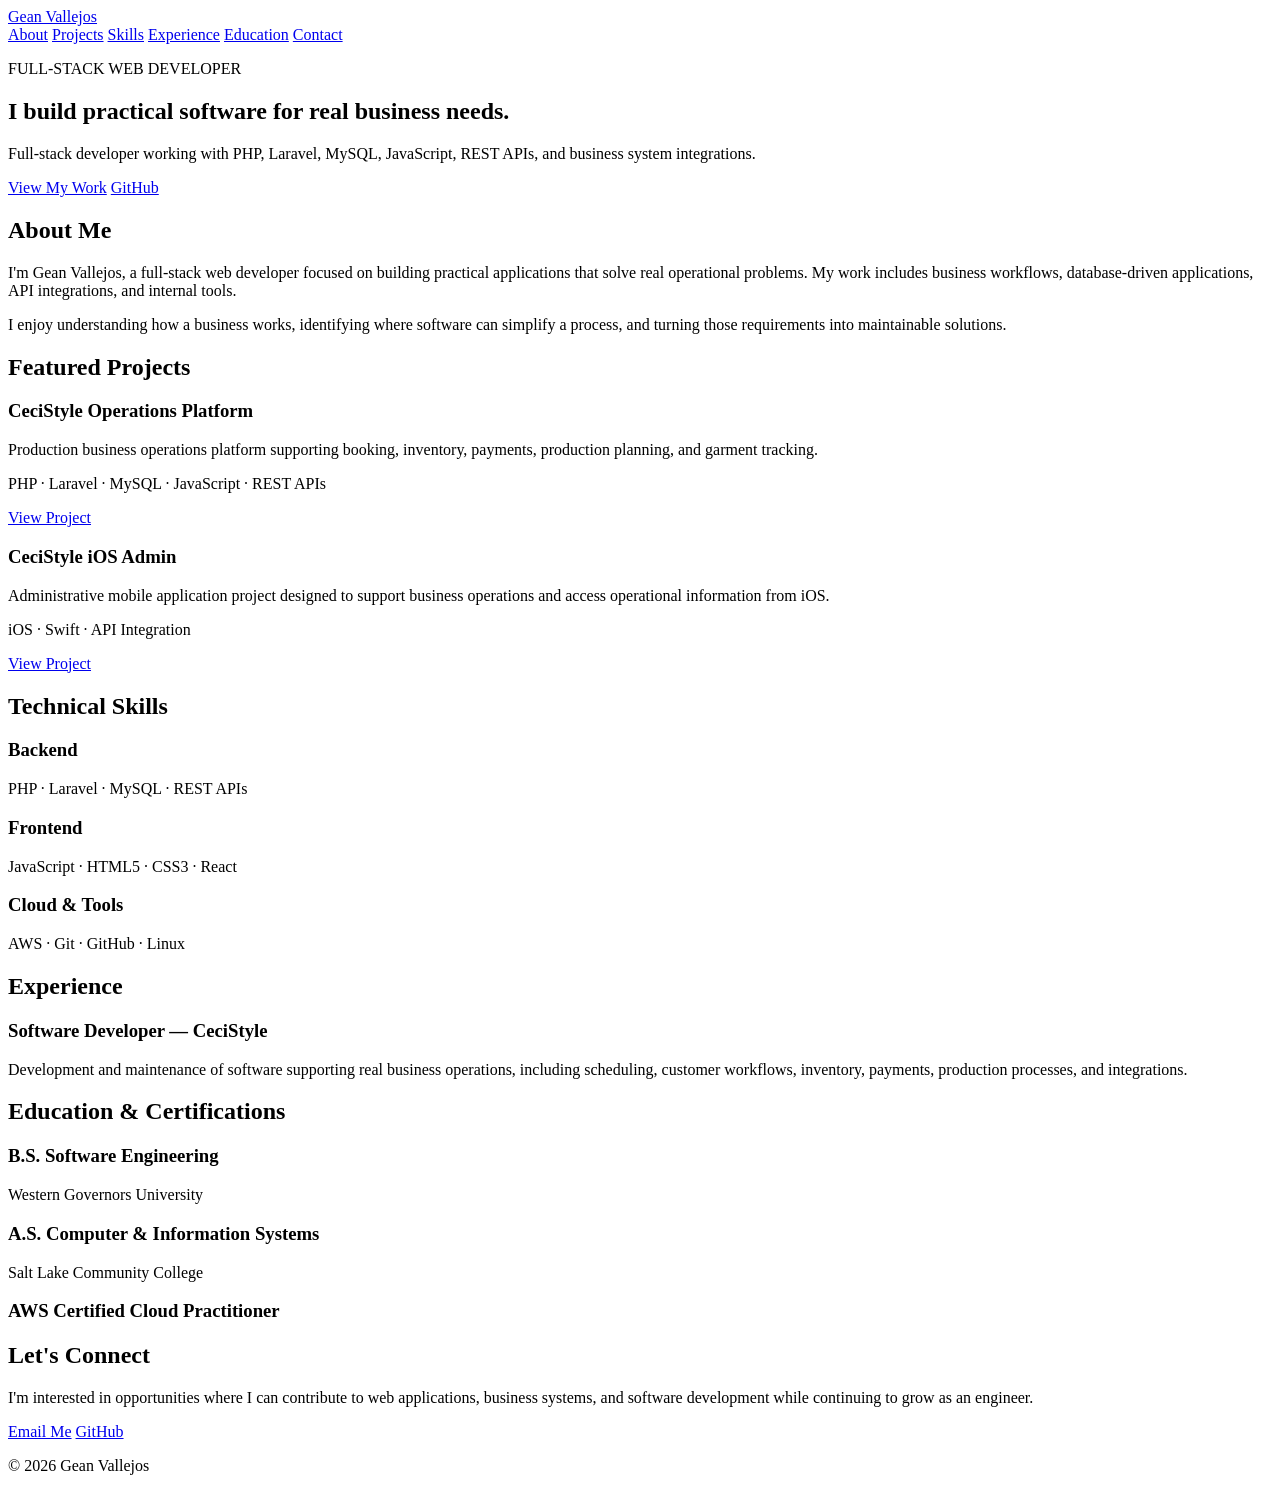
==== index.html @ f0a91271 "Add initial portfolio structure Initial creation of index.html for personal portfolio website, inclu" ====
<!DOCTYPE html>
<html lang="en">
<head>
  <meta charset="UTF-8">
  <meta name="viewport" content="width=device-width, initial-scale=1.0">

  <meta
    name="description"
    content="Portfolio of Gean Vallejos, Full-Stack Web Developer specializing in PHP, Laravel, MySQL, JavaScript, APIs, and business systems."
  >

  <title>Gean Vallejos | Full-Stack Web Developer</title>
</head>

<body>

  <header>
    <nav>
      <a href="#home">Gean Vallejos</a>

      <div>
        <a href="#about">About</a>
        <a href="#projects">Projects</a>
        <a href="#skills">Skills</a>
        <a href="#experience">Experience</a>
        <a href="#education">Education</a>
        <a href="#contact">Contact</a>
      </div>
    </nav>
  </header>

  <main>

    <!-- HERO -->
    <section id="home">
      <p>FULL-STACK WEB DEVELOPER</p>

      <h1>
        I build practical software for real business needs.
      </h1>

      <p>
        Full-stack developer working with PHP, Laravel, MySQL,
        JavaScript, REST APIs, and business system integrations.
      </p>

      <a href="#projects">View My Work</a>
      <a href="https://github.com/vallejosgm" target="_blank" rel="noopener noreferrer">
        GitHub
      </a>
    </section>


    <!-- ABOUT -->
    <section id="about">
      <h2>About Me</h2>

      <p>
        I'm Gean Vallejos, a full-stack web developer focused on
        building practical applications that solve real operational
        problems. My work includes business workflows, database-driven
        applications, API integrations, and internal tools.
      </p>

      <p>
        I enjoy understanding how a business works, identifying where
        software can simplify a process, and turning those requirements
        into maintainable solutions.
      </p>
    </section>


    <!-- PROJECTS -->
    <section id="projects">
      <h2>Featured Projects</h2>

      <article>
        <h3>CeciStyle Operations Platform</h3>

        <p>
          Production business operations platform supporting booking,
          inventory, payments, production planning, and garment tracking.
        </p>

        <p>
          PHP · Laravel · MySQL · JavaScript · REST APIs
        </p>

        <a
          href="https://github.com/vallejosgm/cecistyle-operations-platform"
          target="_blank"
          rel="noopener noreferrer"
        >
          View Project
        </a>
      </article>


      <article>
        <h3>CeciStyle iOS Admin</h3>

        <p>
          Administrative mobile application project designed to support
          business operations and access operational information from iOS.
        </p>

        <p>
          iOS · Swift · API Integration
        </p>

        <a
          href="https://github.com/vallejosgm/cecistyle-ios-admin"
          target="_blank"
          rel="noopener noreferrer"
        >
          View Project
        </a>
      </article>
    </section>


    <!-- SKILLS -->
    <section id="skills">
      <h2>Technical Skills</h2>

      <h3>Backend</h3>
      <p>PHP · Laravel · MySQL · REST APIs</p>

      <h3>Frontend</h3>
      <p>JavaScript · HTML5 · CSS3 · React</p>

      <h3>Cloud & Tools</h3>
      <p>AWS · Git · GitHub · Linux</p>
    </section>


    <!-- EXPERIENCE -->
    <section id="experience">
      <h2>Experience</h2>

      <article>
        <h3>Software Developer — CeciStyle</h3>

        <p>
          Development and maintenance of software supporting real
          business operations, including scheduling, customer workflows,
          inventory, payments, production processes, and integrations.
        </p>
      </article>
    </section>


    <!-- EDUCATION -->
    <section id="education">
      <h2>Education & Certifications</h2>

      <article>
        <h3>B.S. Software Engineering</h3>
        <p>Western Governors University</p>
      </article>

      <article>
        <h3>A.S. Computer & Information Systems</h3>
        <p>Salt Lake Community College</p>
      </article>

      <article>
        <h3>AWS Certified Cloud Practitioner</h3>
      </article>
    </section>


    <!-- CONTACT -->
    <section id="contact">
      <h2>Let's Connect</h2>

      <p>
        I'm interested in opportunities where I can contribute to
        web applications, business systems, and software development
        while continuing to grow as an engineer.
      </p>

      <a href="mailto:geanmvallejos@gmail.com">Email Me</a>

      <a
        href="https://github.com/vallejosgm"
        target="_blank"
        rel="noopener noreferrer"
      >
        GitHub
      </a>
    </section>

  </main>

  <footer>
    <p>© 2026 Gean Vallejos</p>
  </footer>

</body>
</html>
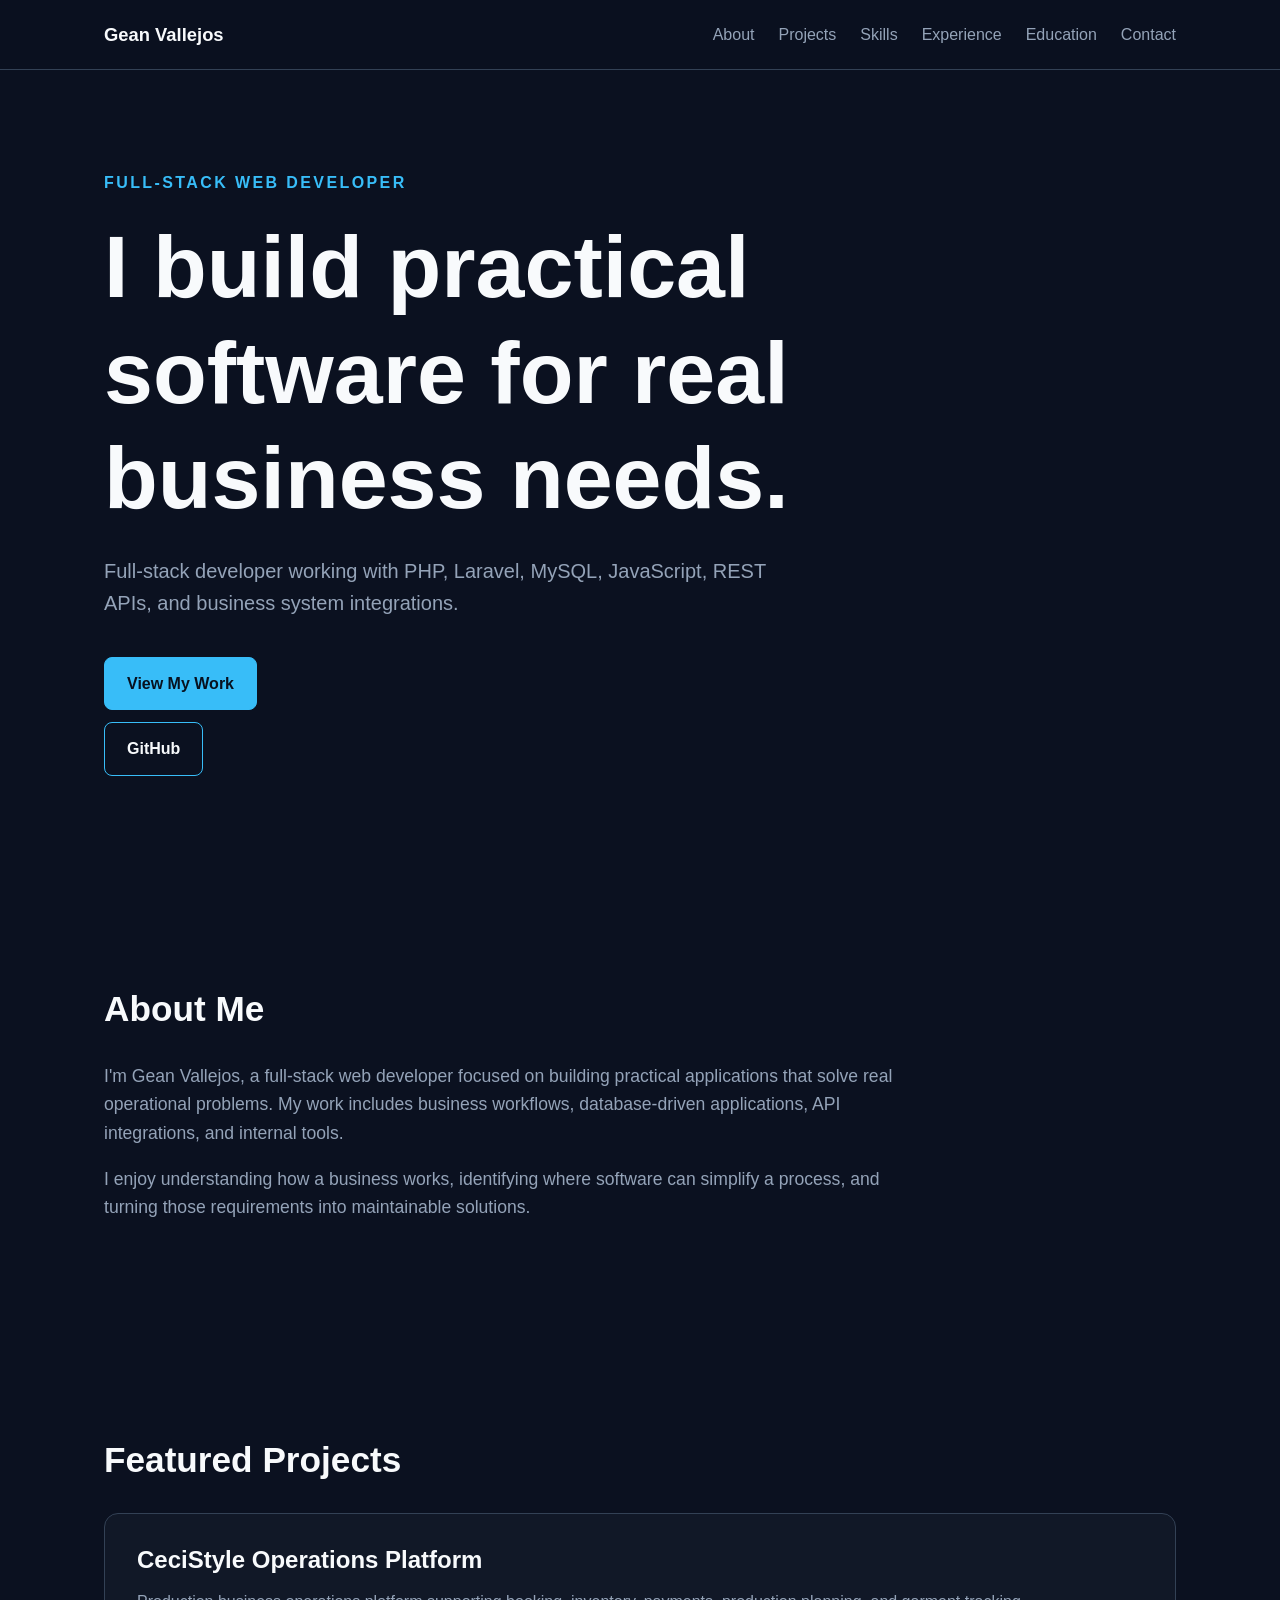
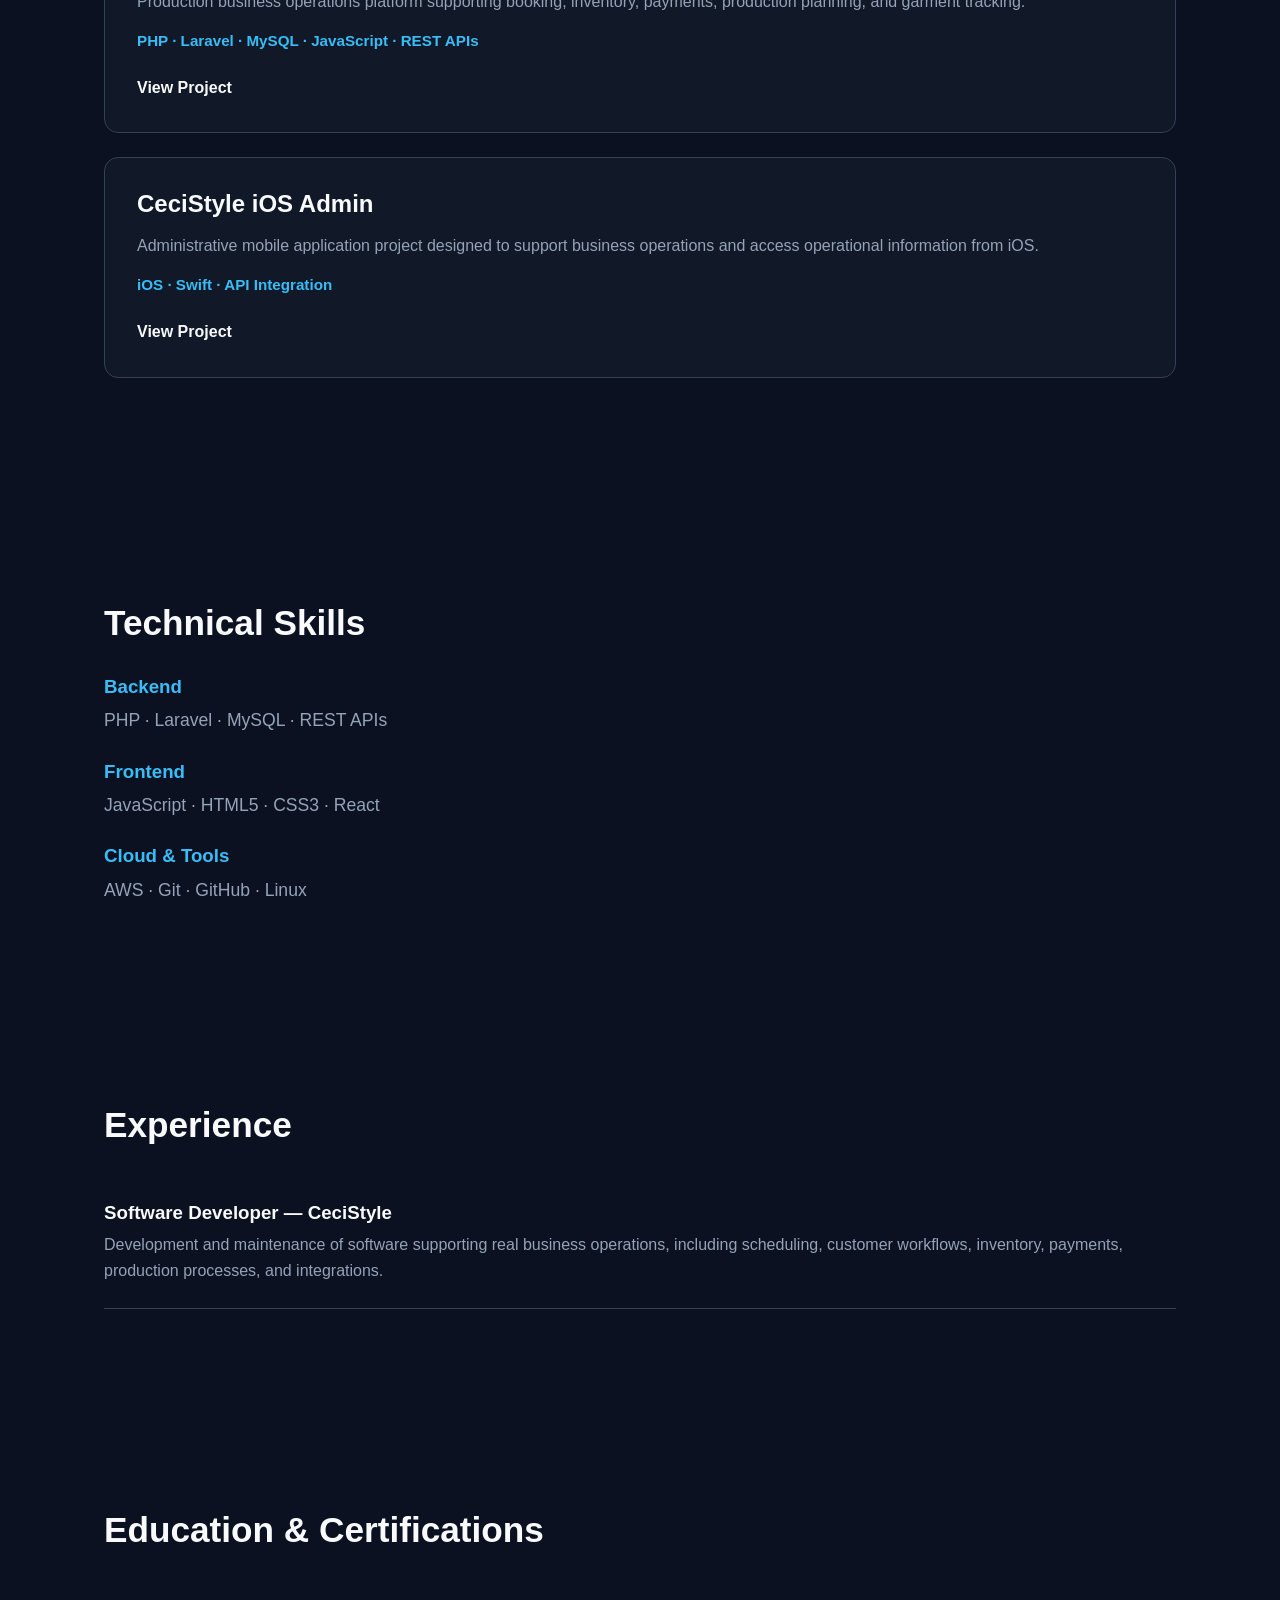
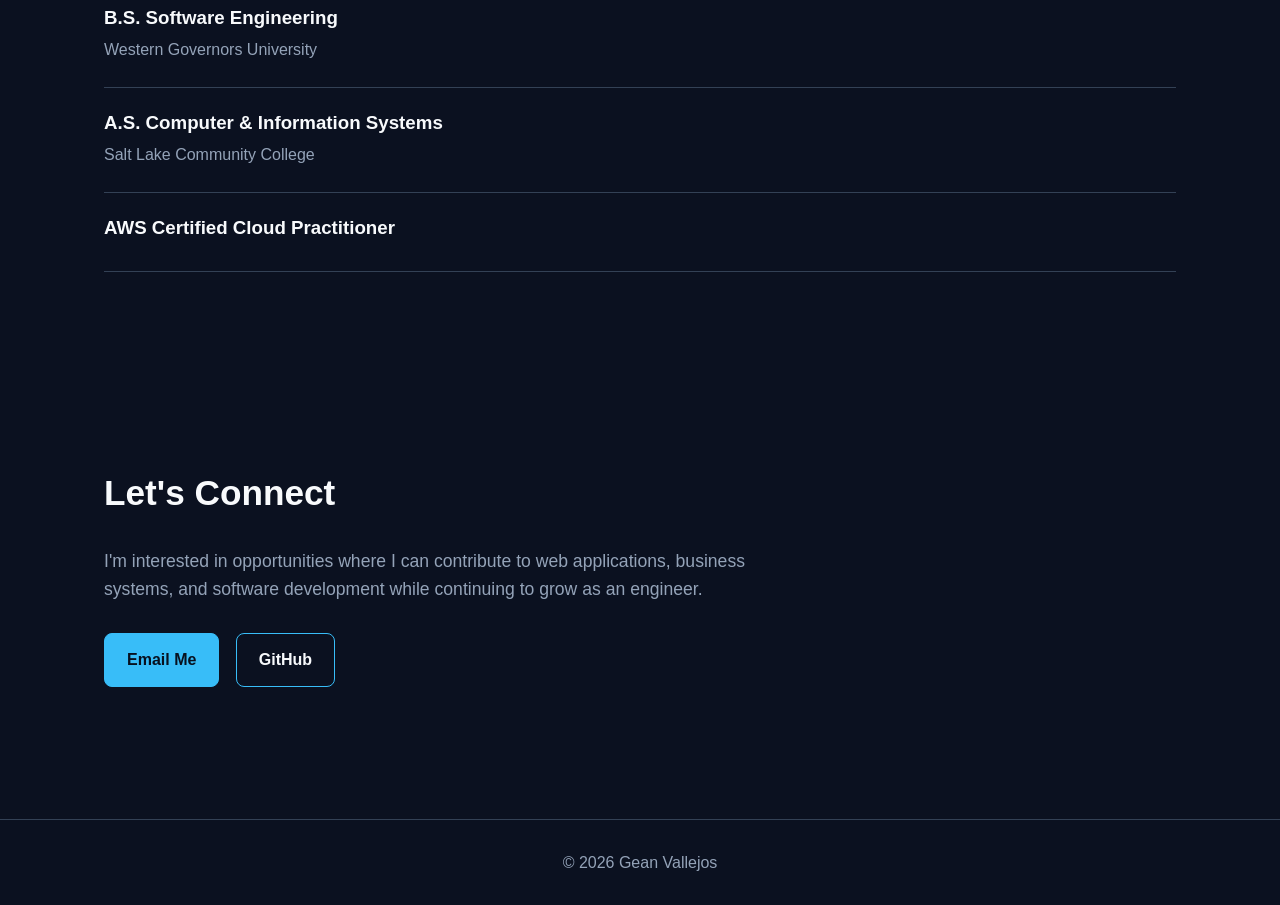
==== commit ce2820a6: "Connect portfolio stylesheet" ====
--- a/index.html
+++ b/index.html
@@ -8,7 +8,7 @@
     name="description"
     content="Portfolio of Gean Vallejos, Full-Stack Web Developer specializing in PHP, Laravel, MySQL, JavaScript, APIs, and business systems."
   >
-
+  <link rel="stylesheet" href="css/styles.css">
   <title>Gean Vallejos | Full-Stack Web Developer</title>
 </head>
 
--- a/css/styles.css
+++ b/css/styles.css
@@ -0,0 +1,310 @@
+/* =========================
+   Base
+========================= */
+
+:root {
+  --bg: #0b1120;
+  --surface: #111827;
+  --surface-light: #1f2937;
+  --text: #f8fafc;
+  --muted: #94a3b8;
+  --accent: #38bdf8;
+  --accent-dark: #0284c7;
+  --border: #334155;
+  --max-width: 1120px;
+}
+
+* {
+  box-sizing: border-box;
+  margin: 0;
+  padding: 0;
+}
+
+html {
+  scroll-behavior: smooth;
+}
+
+body {
+  font-family: Arial, Helvetica, sans-serif;
+  background: var(--bg);
+  color: var(--text);
+  line-height: 1.6;
+}
+
+a {
+  color: inherit;
+  text-decoration: none;
+}
+
+p {
+  color: var(--muted);
+}
+
+section {
+  max-width: var(--max-width);
+  margin: 0 auto;
+  padding: 100px 24px;
+}
+
+h1,
+h2,
+h3 {
+  line-height: 1.2;
+}
+
+h2 {
+  font-size: 2.2rem;
+  margin-bottom: 32px;
+}
+
+
+/* =========================
+   Navigation
+========================= */
+
+header {
+  position: sticky;
+  top: 0;
+  z-index: 1000;
+  background: rgba(11, 17, 32, 0.95);
+  border-bottom: 1px solid var(--border);
+}
+
+nav {
+  max-width: var(--max-width);
+  margin: 0 auto;
+  padding: 20px 24px;
+
+  display: flex;
+  justify-content: space-between;
+  align-items: center;
+}
+
+nav > a {
+  font-size: 1.15rem;
+  font-weight: 700;
+}
+
+nav div {
+  display: flex;
+  gap: 24px;
+}
+
+nav div a {
+  color: var(--muted);
+  transition: color 0.2s ease;
+}
+
+nav div a:hover {
+  color: var(--accent);
+}
+
+
+/* =========================
+   Hero
+========================= */
+
+#home {
+  min-height: 82vh;
+
+  display: flex;
+  flex-direction: column;
+  justify-content: center;
+  align-items: flex-start;
+}
+
+#home > p:first-child {
+  color: var(--accent);
+  font-weight: 700;
+  letter-spacing: 0.15em;
+  margin-bottom: 18px;
+}
+
+#home h1 {
+  max-width: 850px;
+  font-size: clamp(3rem, 7vw, 5.5rem);
+  margin-bottom: 24px;
+}
+
+#home h1 + p {
+  max-width: 700px;
+  font-size: 1.25rem;
+  margin-bottom: 38px;
+}
+
+#home a,
+#contact a {
+  display: inline-block;
+  padding: 13px 22px;
+  margin-right: 12px;
+  margin-bottom: 12px;
+
+  border: 1px solid var(--accent);
+  border-radius: 8px;
+
+  font-weight: 700;
+  transition: all 0.2s ease;
+}
+
+#home a:first-of-type,
+#contact a:first-of-type {
+  background: var(--accent);
+  color: #07111f;
+}
+
+#home a:hover,
+#contact a:hover {
+  background: var(--accent-dark);
+  border-color: var(--accent-dark);
+  color: white;
+}
+
+
+/* =========================
+   About
+========================= */
+
+#about p {
+  max-width: 800px;
+  font-size: 1.1rem;
+  margin-bottom: 18px;
+}
+
+
+/* =========================
+   Projects
+========================= */
+
+#projects article {
+  background: var(--surface);
+  border: 1px solid var(--border);
+  border-radius: 14px;
+
+  padding: 32px;
+  margin-bottom: 24px;
+
+  transition:
+    transform 0.2s ease,
+    border-color 0.2s ease;
+}
+
+#projects article:hover {
+  transform: translateY(-4px);
+  border-color: var(--accent);
+}
+
+#projects h3 {
+  font-size: 1.5rem;
+  margin-bottom: 14px;
+}
+
+#projects article p {
+  margin-bottom: 14px;
+}
+
+#projects article p:nth-of-type(2) {
+  color: var(--accent);
+  font-size: 0.95rem;
+  font-weight: 700;
+}
+
+#projects article a {
+  display: inline-block;
+  margin-top: 8px;
+  color: var(--text);
+  font-weight: 700;
+}
+
+#projects article a:hover {
+  color: var(--accent);
+}
+
+
+/* =========================
+   Skills
+========================= */
+
+#skills h3 {
+  color: var(--accent);
+  margin-top: 26px;
+  margin-bottom: 8px;
+}
+
+#skills p {
+  font-size: 1.1rem;
+}
+
+
+/* =========================
+   Experience / Education
+========================= */
+
+#experience article,
+#education article {
+  padding: 24px 0;
+  border-bottom: 1px solid var(--border);
+}
+
+#experience h3,
+#education h3 {
+  margin-bottom: 8px;
+}
+
+
+/* =========================
+   Contact
+========================= */
+
+#contact {
+  padding-bottom: 120px;
+}
+
+#contact p {
+  max-width: 700px;
+  margin-bottom: 30px;
+  font-size: 1.1rem;
+}
+
+
+/* =========================
+   Footer
+========================= */
+
+footer {
+  border-top: 1px solid var(--border);
+  padding: 30px 24px;
+  text-align: center;
+}
+
+
+/* =========================
+   Responsive
+========================= */
+
+@media (max-width: 800px) {
+
+  nav div {
+    display: none;
+  }
+
+  section {
+    padding: 75px 20px;
+  }
+
+  #home {
+    min-height: 75vh;
+  }
+
+  #home h1 {
+    font-size: clamp(2.7rem, 12vw, 4rem);
+  }
+
+  #home h1 + p {
+    font-size: 1.1rem;
+  }
+
+  h2 {
+    font-size: 1.9rem;
+  }
+
+}
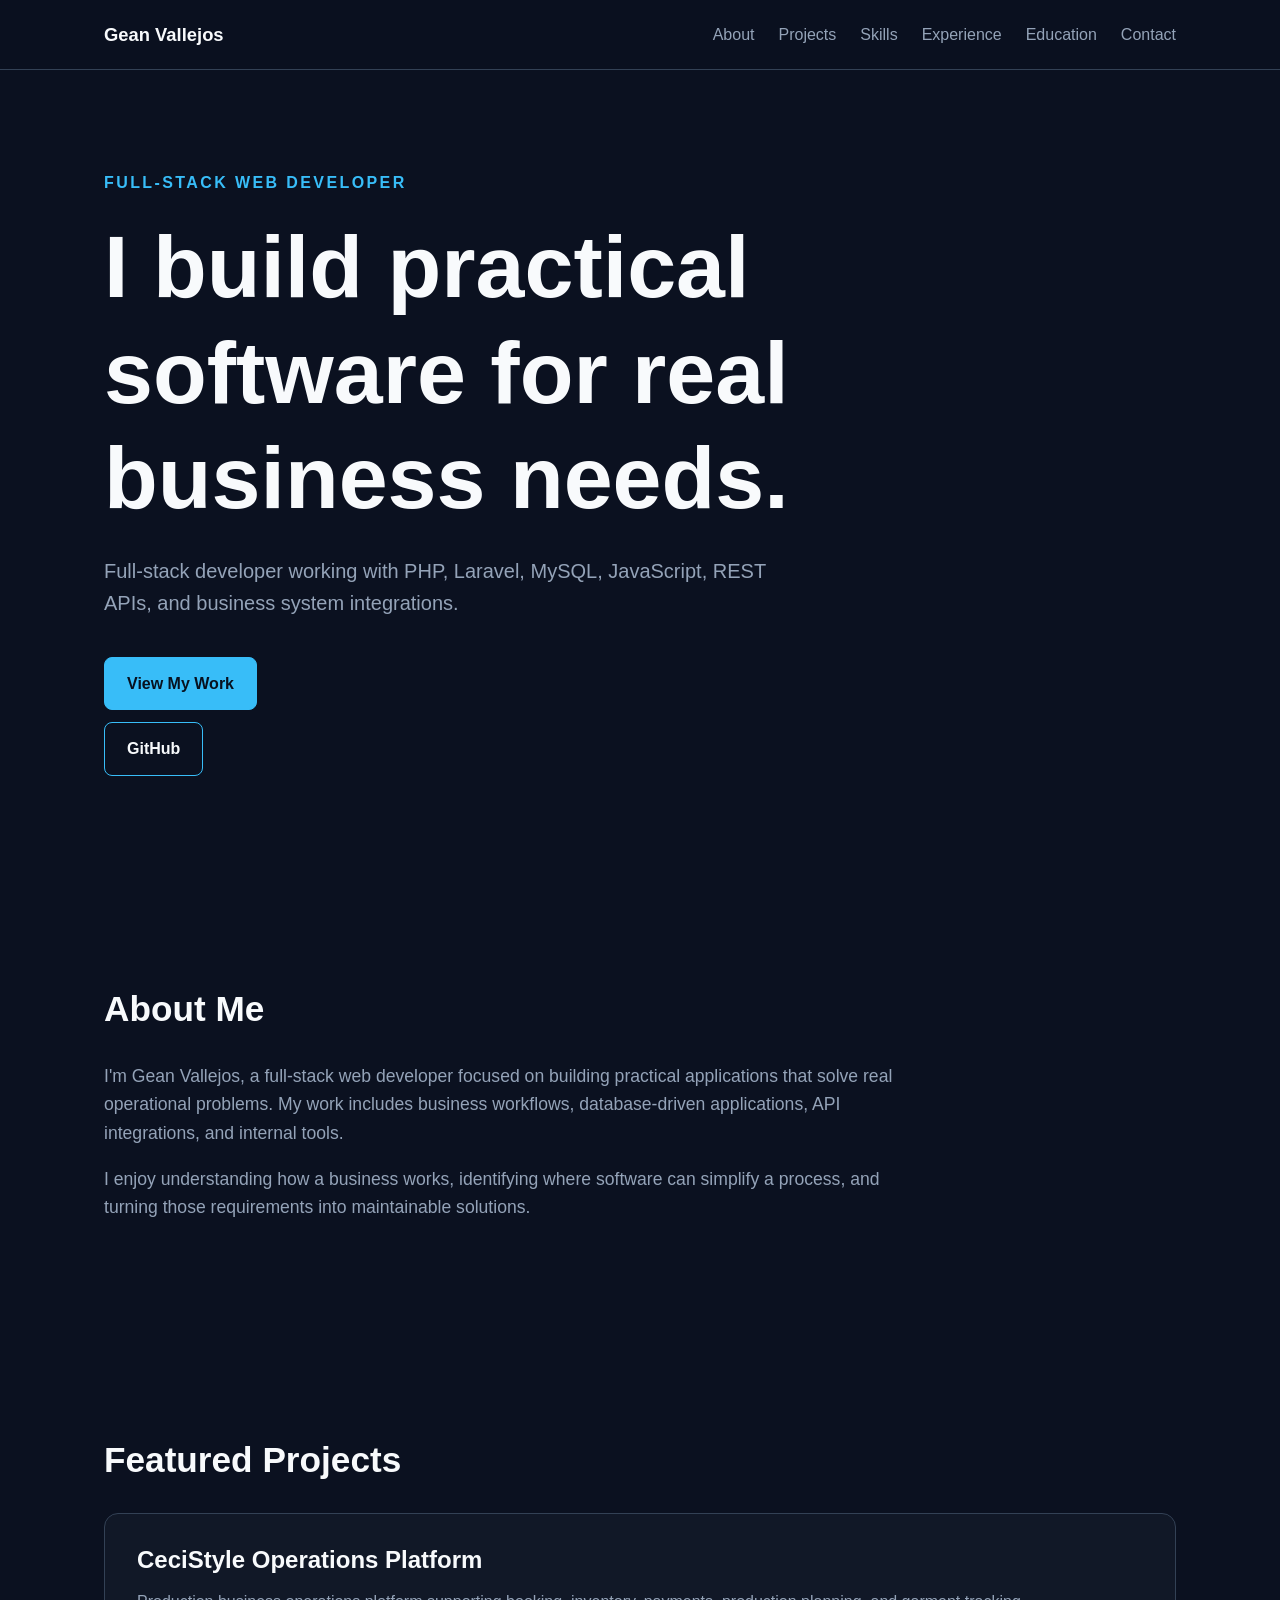
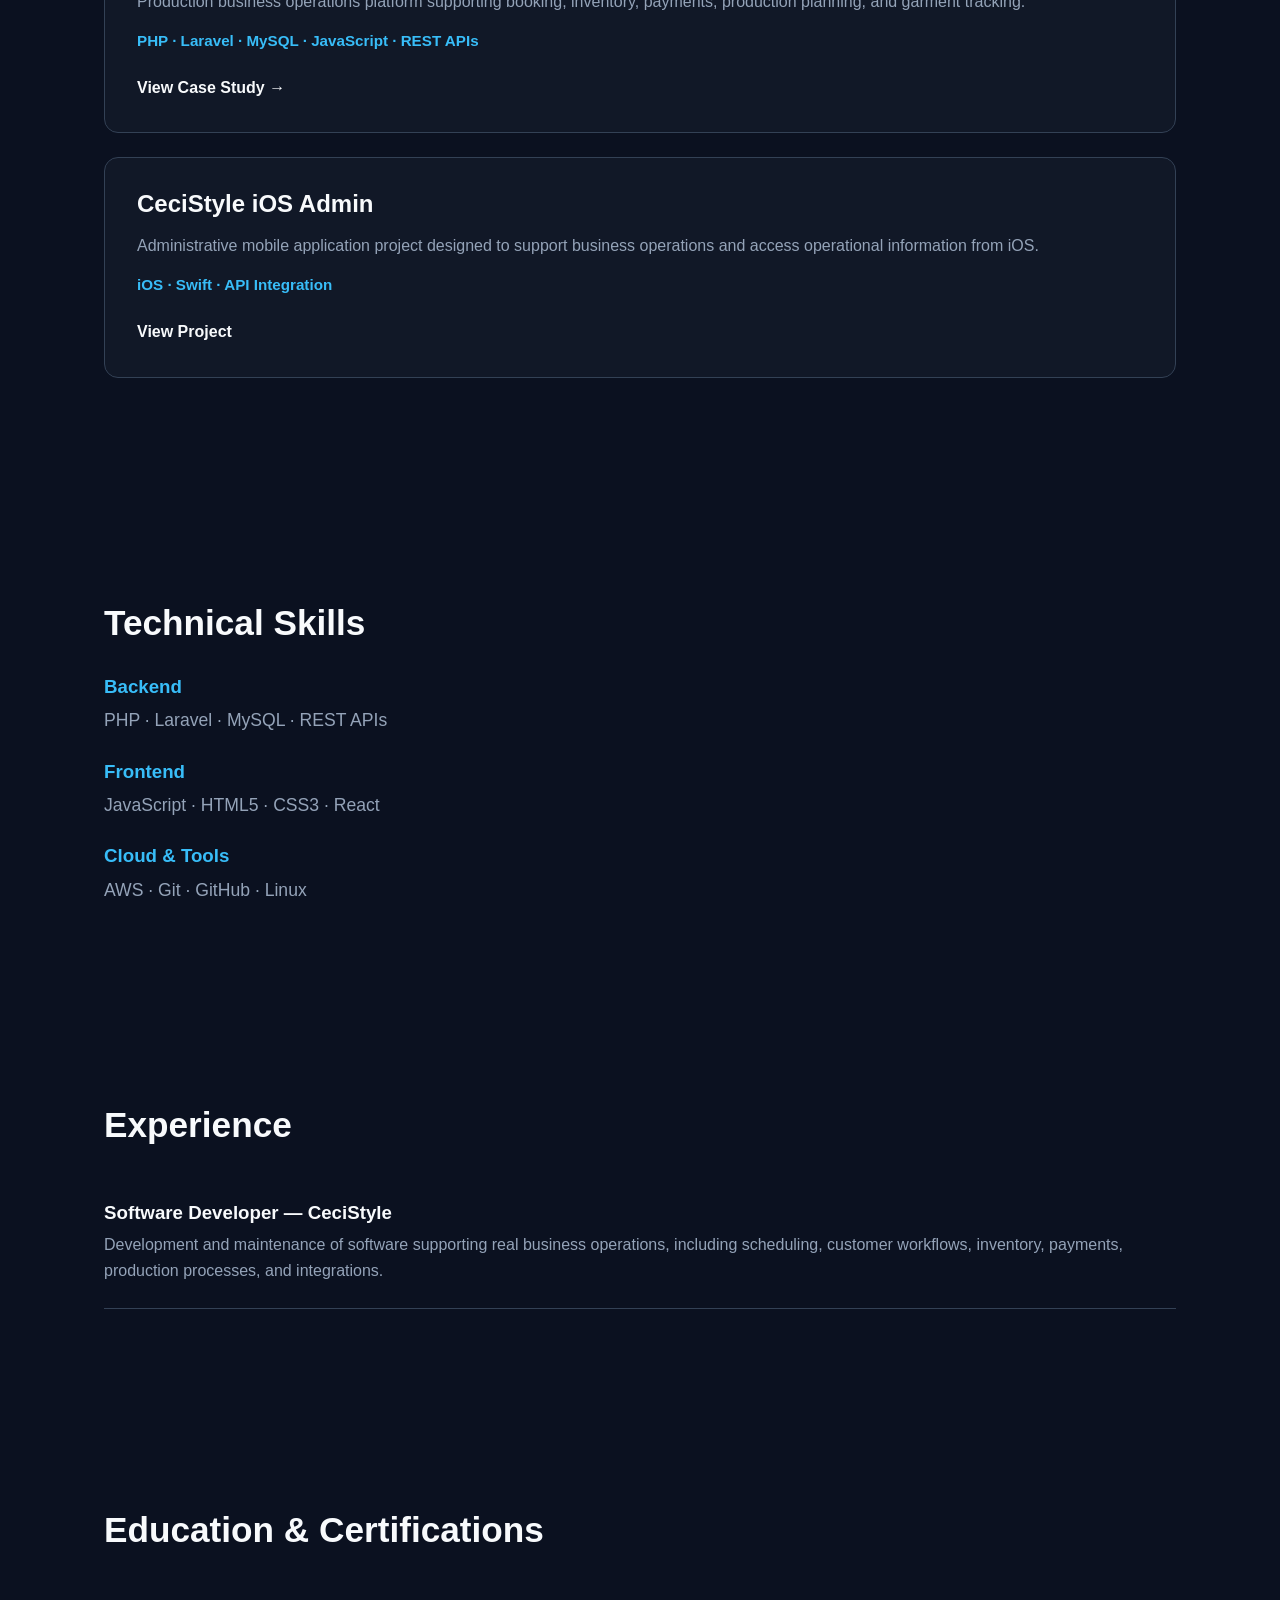
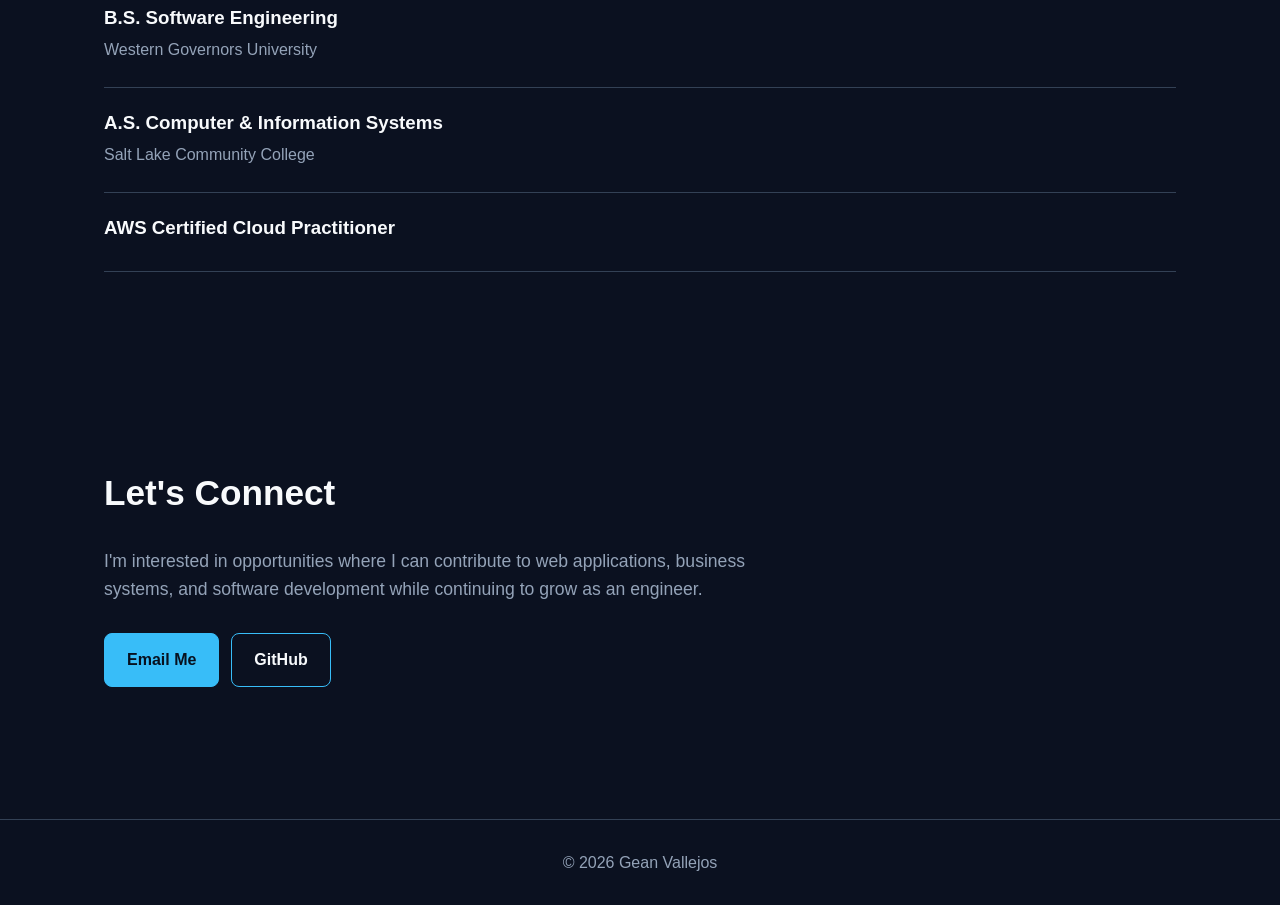
==== commit 385f188e: "Link CeciStyle portfolio case study" ====
--- a/index.html
+++ b/index.html
@@ -1,201 +1,12 @@
 <!DOCTYPE html>
-<html lang="en">
-<head>
-  <meta charset="UTF-8">
-  <meta name="viewport" content="width=device-width, initial-scale=1.0">
-
-  <meta
-    name="description"
-    content="Portfolio of Gean Vallejos, Full-Stack Web Developer specializing in PHP, Laravel, MySQL, JavaScript, APIs, and business systems."
-  >
-  <link rel="stylesheet" href="css/styles.css">
-  <title>Gean Vallejos | Full-Stack Web Developer</title>
-</head>
-
-<body>
-
-  <header>
-    <nav>
-      <a href="#home">Gean Vallejos</a>
-
-      <div>
-        <a href="#about">About</a>
-        <a href="#projects">Projects</a>
-        <a href="#skills">Skills</a>
-        <a href="#experience">Experience</a>
-        <a href="#education">Education</a>
-        <a href="#contact">Contact</a>
-      </div>
-    </nav>
-  </header>
-
-  <main>
-
-    <!-- HERO -->
-    <section id="home">
-      <p>FULL-STACK WEB DEVELOPER</p>
-
-      <h1>
-        I build practical software for real business needs.
-      </h1>
-
-      <p>
-        Full-stack developer working with PHP, Laravel, MySQL,
-        JavaScript, REST APIs, and business system integrations.
-      </p>
-
-      <a href="#projects">View My Work</a>
-      <a href="https://github.com/vallejosgm" target="_blank" rel="noopener noreferrer">
-        GitHub
-      </a>
-    </section>
-
-
-    <!-- ABOUT -->
-    <section id="about">
-      <h2>About Me</h2>
-
-      <p>
-        I'm Gean Vallejos, a full-stack web developer focused on
-        building practical applications that solve real operational
-        problems. My work includes business workflows, database-driven
-        applications, API integrations, and internal tools.
-      </p>
-
-      <p>
-        I enjoy understanding how a business works, identifying where
-        software can simplify a process, and turning those requirements
-        into maintainable solutions.
-      </p>
-    </section>
-
-
-    <!-- PROJECTS -->
-    <section id="projects">
-      <h2>Featured Projects</h2>
-
-      <article>
-        <h3>CeciStyle Operations Platform</h3>
-
-        <p>
-          Production business operations platform supporting booking,
-          inventory, payments, production planning, and garment tracking.
-        </p>
-
-        <p>
-          PHP · Laravel · MySQL · JavaScript · REST APIs
-        </p>
-
-        <a
-          href="https://github.com/vallejosgm/cecistyle-operations-platform"
-          target="_blank"
-          rel="noopener noreferrer"
-        >
-          View Project
-        </a>
-      </article>
-
-
-      <article>
-        <h3>CeciStyle iOS Admin</h3>
-
-        <p>
-          Administrative mobile application project designed to support
-          business operations and access operational information from iOS.
-        </p>
-
-        <p>
-          iOS · Swift · API Integration
-        </p>
-
-        <a
-          href="https://github.com/vallejosgm/cecistyle-ios-admin"
-          target="_blank"
-          rel="noopener noreferrer"
-        >
-          View Project
-        </a>
-      </article>
-    </section>
-
-
-    <!-- SKILLS -->
-    <section id="skills">
-      <h2>Technical Skills</h2>
-
-      <h3>Backend</h3>
-      <p>PHP · Laravel · MySQL · REST APIs</p>
-
-      <h3>Frontend</h3>
-      <p>JavaScript · HTML5 · CSS3 · React</p>
-
-      <h3>Cloud & Tools</h3>
-      <p>AWS · Git · GitHub · Linux</p>
-    </section>
-
-
-    <!-- EXPERIENCE -->
-    <section id="experience">
-      <h2>Experience</h2>
-
-      <article>
-        <h3>Software Developer — CeciStyle</h3>
-
-        <p>
-          Development and maintenance of software supporting real
-          business operations, including scheduling, customer workflows,
-          inventory, payments, production processes, and integrations.
-        </p>
-      </article>
-    </section>
-
-
-    <!-- EDUCATION -->
-    <section id="education">
-      <h2>Education & Certifications</h2>
-
-      <article>
-        <h3>B.S. Software Engineering</h3>
-        <p>Western Governors University</p>
-      </article>
-
-      <article>
-        <h3>A.S. Computer & Information Systems</h3>
-        <p>Salt Lake Community College</p>
-      </article>
-
-      <article>
-        <h3>AWS Certified Cloud Practitioner</h3>
-      </article>
-    </section>
-
-
-    <!-- CONTACT -->
-    <section id="contact">
-      <h2>Let's Connect</h2>
-
-      <p>
-        I'm interested in opportunities where I can contribute to
-        web applications, business systems, and software development
-        while continuing to grow as an engineer.
-      </p>
-
-      <a href="mailto:geanmvallejos@gmail.com">Email Me</a>
-
-      <a
-        href="https://github.com/vallejosgm"
-        target="_blank"
-        rel="noopener noreferrer"
-      >
-        GitHub
-      </a>
-    </section>
-
-  </main>
-
-  <footer>
-    <p>© 2026 Gean Vallejos</p>
-  </footer>
-
-</body>
-</html>
+<html lang="en"><head><meta charset="UTF-8"><meta name="viewport" content="width=device-width, initial-scale=1.0"><meta name="description" content="Portfolio of Gean Vallejos, Full-Stack Web Developer specializing in PHP, Laravel, MySQL, JavaScript, APIs, and business systems."><link rel="stylesheet" href="css/styles.css"><title>Gean Vallejos | Full-Stack Web Developer</title></head><body>
+<header><nav><a href="#home">Gean Vallejos</a><div><a href="#about">About</a><a href="#projects">Projects</a><a href="#skills">Skills</a><a href="#experience">Experience</a><a href="#education">Education</a><a href="#contact">Contact</a></div></nav></header>
+<main>
+<section id="home"><p>FULL-STACK WEB DEVELOPER</p><h1>I build practical software for real business needs.</h1><p>Full-stack developer working with PHP, Laravel, MySQL, JavaScript, REST APIs, and business system integrations.</p><a href="#projects">View My Work</a><a href="https://github.com/vallejosgm" target="_blank" rel="noopener noreferrer">GitHub</a></section>
+<section id="about"><h2>About Me</h2><p>I'm Gean Vallejos, a full-stack web developer focused on building practical applications that solve real operational problems. My work includes business workflows, database-driven applications, API integrations, and internal tools.</p><p>I enjoy understanding how a business works, identifying where software can simplify a process, and turning those requirements into maintainable solutions.</p></section>
+<section id="projects"><h2>Featured Projects</h2><article><h3>CeciStyle Operations Platform</h3><p>Production business operations platform supporting booking, inventory, payments, production planning, and garment tracking.</p><p>PHP · Laravel · MySQL · JavaScript · REST APIs</p><a href="projects/cecistyle.html">View Case Study →</a></article><article><h3>CeciStyle iOS Admin</h3><p>Administrative mobile application project designed to support business operations and access operational information from iOS.</p><p>iOS · Swift · API Integration</p><a href="https://github.com/vallejosgm/cecistyle-ios-admin" target="_blank" rel="noopener noreferrer">View Project</a></article></section>
+<section id="skills"><h2>Technical Skills</h2><h3>Backend</h3><p>PHP · Laravel · MySQL · REST APIs</p><h3>Frontend</h3><p>JavaScript · HTML5 · CSS3 · React</p><h3>Cloud & Tools</h3><p>AWS · Git · GitHub · Linux</p></section>
+<section id="experience"><h2>Experience</h2><article><h3>Software Developer — CeciStyle</h3><p>Development and maintenance of software supporting real business operations, including scheduling, customer workflows, inventory, payments, production processes, and integrations.</p></article></section>
+<section id="education"><h2>Education & Certifications</h2><article><h3>B.S. Software Engineering</h3><p>Western Governors University</p></article><article><h3>A.S. Computer & Information Systems</h3><p>Salt Lake Community College</p></article><article><h3>AWS Certified Cloud Practitioner</h3></article></section>
+<section id="contact"><h2>Let's Connect</h2><p>I'm interested in opportunities where I can contribute to web applications, business systems, and software development while continuing to grow as an engineer.</p><a href="mailto:geanmvallejos@gmail.com">Email Me</a><a href="https://github.com/vallejosgm" target="_blank" rel="noopener noreferrer">GitHub</a></section>
+</main><footer><p>© 2026 Gean Vallejos</p></footer></body></html>
--- a/css/styles.css
+++ b/css/styles.css
@@ -1,310 +1,96 @@
 /* =========================
    Base
 ========================= */
+:root { --bg:#0b1120; --surface:#111827; --surface-light:#1f2937; --text:#f8fafc; --muted:#94a3b8; --accent:#38bdf8; --accent-dark:#0284c7; --border:#334155; --max-width:1120px; }
+* { box-sizing:border-box; margin:0; padding:0; }
+html { scroll-behavior:smooth; }
+body { font-family:Arial,Helvetica,sans-serif; background:var(--bg); color:var(--text); line-height:1.6; }
+a { color:inherit; text-decoration:none; }
+p { color:var(--muted); }
+section { max-width:var(--max-width); margin:0 auto; padding:100px 24px; }
+h1,h2,h3 { line-height:1.2; }
+h2 { font-size:2.2rem; margin-bottom:32px; }
 
-:root {
-  --bg: #0b1120;
-  --surface: #111827;
-  --surface-light: #1f2937;
-  --text: #f8fafc;
-  --muted: #94a3b8;
-  --accent: #38bdf8;
-  --accent-dark: #0284c7;
-  --border: #334155;
-  --max-width: 1120px;
-}
+/* Navigation */
+header { position:sticky; top:0; z-index:1000; background:rgba(11,17,32,.95); border-bottom:1px solid var(--border); }
+nav { max-width:var(--max-width); margin:0 auto; padding:20px 24px; display:flex; justify-content:space-between; align-items:center; }
+nav>a { font-size:1.15rem; font-weight:700; }
+nav div { display:flex; gap:24px; }
+nav div a { color:var(--muted); transition:color .2s ease; }
+nav div a:hover { color:var(--accent); }
 
-* {
-  box-sizing: border-box;
-  margin: 0;
-  padding: 0;
-}
+/* Hero */
+#home { min-height:82vh; display:flex; flex-direction:column; justify-content:center; align-items:flex-start; }
+#home>p:first-child { color:var(--accent); font-weight:700; letter-spacing:.15em; margin-bottom:18px; }
+#home h1 { max-width:850px; font-size:clamp(3rem,7vw,5.5rem); margin-bottom:24px; }
+#home h1+p { max-width:700px; font-size:1.25rem; margin-bottom:38px; }
+#home a,#contact a { display:inline-block; padding:13px 22px; margin-right:12px; margin-bottom:12px; border:1px solid var(--accent); border-radius:8px; font-weight:700; transition:all .2s ease; }
+#home a:first-of-type,#contact a:first-of-type { background:var(--accent); color:#07111f; }
+#home a:hover,#contact a:hover { background:var(--accent-dark); border-color:var(--accent-dark); color:white; }
 
-html {
-  scroll-behavior: smooth;
-}
+/* About */
+#about p { max-width:800px; font-size:1.1rem; margin-bottom:18px; }
 
-body {
-  font-family: Arial, Helvetica, sans-serif;
-  background: var(--bg);
-  color: var(--text);
-  line-height: 1.6;
-}
+/* Projects */
+#projects article { background:var(--surface); border:1px solid var(--border); border-radius:14px; padding:32px; margin-bottom:24px; transition:transform .2s ease,border-color .2s ease; }
+#projects article:hover { transform:translateY(-4px); border-color:var(--accent); }
+#projects h3 { font-size:1.5rem; margin-bottom:14px; }
+#projects article p { margin-bottom:14px; }
+#projects article p:nth-of-type(2) { color:var(--accent); font-size:.95rem; font-weight:700; }
+#projects article a { display:inline-block; margin-top:8px; color:var(--text); font-weight:700; }
+#projects article a:hover { color:var(--accent); }
 
-a {
-  color: inherit;
-  text-decoration: none;
-}
+/* Skills */
+#skills h3 { color:var(--accent); margin-top:26px; margin-bottom:8px; }
+#skills p { font-size:1.1rem; }
 
-p {
-  color: var(--muted);
-}
+/* Experience / Education */
+#experience article,#education article { padding:24px 0; border-bottom:1px solid var(--border); }
+#experience h3,#education h3 { margin-bottom:8px; }
 
-section {
-  max-width: var(--max-width);
-  margin: 0 auto;
-  padding: 100px 24px;
-}
+/* Contact */
+#contact { padding-bottom:120px; }
+#contact p { max-width:700px; margin-bottom:30px; font-size:1.1rem; }
 
-h1,
-h2,
-h3 {
-  line-height: 1.2;
-}
-
-h2 {
-  font-size: 2.2rem;
-  margin-bottom: 32px;
-}
-
+/* Footer */
+footer { border-top:1px solid var(--border); padding:30px 24px; text-align:center; }
 
 /* =========================
-   Navigation
+   Project Case Studies
 ========================= */
+body.project-page main { overflow:hidden; }
+.project-page section { padding-top:72px; padding-bottom:72px; }
+.project-page .project-hero { padding-top:110px; padding-bottom:90px; border-bottom:1px solid var(--border); }
+.project-eyebrow { color:var(--accent)!important; font-size:.9rem; font-weight:800; letter-spacing:.16em; margin-bottom:18px; }
+.project-page .project-hero h1 { max-width:900px; font-size:clamp(2.8rem,6vw,5rem); margin-bottom:24px; }
+.project-lead { max-width:850px; font-size:1.25rem; margin-bottom:22px; }
+.project-stack { color:var(--accent)!important; font-weight:700; margin-bottom:30px; }
+.project-actions { display:flex; flex-wrap:wrap; gap:12px; }
+.project-button { display:inline-block; padding:13px 20px; border:1px solid var(--accent); border-radius:8px; font-weight:700; }
+.project-button.primary { background:var(--accent); color:#07111f; }
+.project-button:hover { background:var(--accent-dark); border-color:var(--accent-dark); color:white; }
+.project-page section>p { max-width:900px; font-size:1.08rem; margin-bottom:18px; }
+.project-page h2 { margin-bottom:24px; }
+.project-grid { display:grid; grid-template-columns:repeat(2,minmax(0,1fr)); gap:20px; }
+.project-grid article,.project-highlight { background:var(--surface); border:1px solid var(--border); border-radius:14px; padding:28px; }
+.project-grid h3,.project-highlight h3 { font-size:1.25rem; margin-bottom:10px; }
+.project-grid article p,.project-highlight p { margin-bottom:0; }
+.project-page pre { margin-top:30px; padding:28px; overflow:auto; background:#070d18; border:1px solid var(--border); border-radius:14px; color:#cbd5e1; font-size:.95rem; line-height:1.8; }
+.project-highlights { display:grid; grid-template-columns:repeat(2,minmax(0,1fr)); gap:20px; }
+.project-cta { background:var(--surface); border:1px solid var(--border); border-radius:16px; margin-bottom:80px; }
+.project-cta .project-actions { margin-top:28px; }
 
-header {
-  position: sticky;
-  top: 0;
-  z-index: 1000;
-  background: rgba(11, 17, 32, 0.95);
-  border-bottom: 1px solid var(--border);
+/* Responsive */
+@media (max-width:800px) {
+  nav div { display:none; }
+  section { padding:75px 20px; }
+  #home { min-height:75vh; }
+  #home h1 { font-size:clamp(2.7rem,12vw,4rem); }
+  #home h1+p { font-size:1.1rem; }
+  h2 { font-size:1.9rem; }
+  .project-page .project-hero { padding-top:80px; padding-bottom:65px; }
+  .project-page .project-hero h1 { font-size:clamp(2.5rem,12vw,3.8rem); }
+  .project-lead { font-size:1.1rem; }
+  .project-grid,.project-highlights { grid-template-columns:1fr; }
+  .project-page pre { padding:20px; font-size:.8rem; }
 }
-
-nav {
-  max-width: var(--max-width);
-  margin: 0 auto;
-  padding: 20px 24px;
-
-  display: flex;
-  justify-content: space-between;
-  align-items: center;
-}
-
-nav > a {
-  font-size: 1.15rem;
-  font-weight: 700;
-}
-
-nav div {
-  display: flex;
-  gap: 24px;
-}
-
-nav div a {
-  color: var(--muted);
-  transition: color 0.2s ease;
-}
-
-nav div a:hover {
-  color: var(--accent);
-}
-
-
-/* =========================
-   Hero
-========================= */
-
-#home {
-  min-height: 82vh;
-
-  display: flex;
-  flex-direction: column;
-  justify-content: center;
-  align-items: flex-start;
-}
-
-#home > p:first-child {
-  color: var(--accent);
-  font-weight: 700;
-  letter-spacing: 0.15em;
-  margin-bottom: 18px;
-}
-
-#home h1 {
-  max-width: 850px;
-  font-size: clamp(3rem, 7vw, 5.5rem);
-  margin-bottom: 24px;
-}
-
-#home h1 + p {
-  max-width: 700px;
-  font-size: 1.25rem;
-  margin-bottom: 38px;
-}
-
-#home a,
-#contact a {
-  display: inline-block;
-  padding: 13px 22px;
-  margin-right: 12px;
-  margin-bottom: 12px;
-
-  border: 1px solid var(--accent);
-  border-radius: 8px;
-
-  font-weight: 700;
-  transition: all 0.2s ease;
-}
-
-#home a:first-of-type,
-#contact a:first-of-type {
-  background: var(--accent);
-  color: #07111f;
-}
-
-#home a:hover,
-#contact a:hover {
-  background: var(--accent-dark);
-  border-color: var(--accent-dark);
-  color: white;
-}
-
-
-/* =========================
-   About
-========================= */
-
-#about p {
-  max-width: 800px;
-  font-size: 1.1rem;
-  margin-bottom: 18px;
-}
-
-
-/* =========================
-   Projects
-========================= */
-
-#projects article {
-  background: var(--surface);
-  border: 1px solid var(--border);
-  border-radius: 14px;
-
-  padding: 32px;
-  margin-bottom: 24px;
-
-  transition:
-    transform 0.2s ease,
-    border-color 0.2s ease;
-}
-
-#projects article:hover {
-  transform: translateY(-4px);
-  border-color: var(--accent);
-}
-
-#projects h3 {
-  font-size: 1.5rem;
-  margin-bottom: 14px;
-}
-
-#projects article p {
-  margin-bottom: 14px;
-}
-
-#projects article p:nth-of-type(2) {
-  color: var(--accent);
-  font-size: 0.95rem;
-  font-weight: 700;
-}
-
-#projects article a {
-  display: inline-block;
-  margin-top: 8px;
-  color: var(--text);
-  font-weight: 700;
-}
-
-#projects article a:hover {
-  color: var(--accent);
-}
-
-
-/* =========================
-   Skills
-========================= */
-
-#skills h3 {
-  color: var(--accent);
-  margin-top: 26px;
-  margin-bottom: 8px;
-}
-
-#skills p {
-  font-size: 1.1rem;
-}
-
-
-/* =========================
-   Experience / Education
-========================= */
-
-#experience article,
-#education article {
-  padding: 24px 0;
-  border-bottom: 1px solid var(--border);
-}
-
-#experience h3,
-#education h3 {
-  margin-bottom: 8px;
-}
-
-
-/* =========================
-   Contact
-========================= */
-
-#contact {
-  padding-bottom: 120px;
-}
-
-#contact p {
-  max-width: 700px;
-  margin-bottom: 30px;
-  font-size: 1.1rem;
-}
-
-
-/* =========================
-   Footer
-========================= */
-
-footer {
-  border-top: 1px solid var(--border);
-  padding: 30px 24px;
-  text-align: center;
-}
-
-
-/* =========================
-   Responsive
-========================= */
-
-@media (max-width: 800px) {
-
-  nav div {
-    display: none;
-  }
-
-  section {
-    padding: 75px 20px;
-  }
-
-  #home {
-    min-height: 75vh;
-  }
-
-  #home h1 {
-    font-size: clamp(2.7rem, 12vw, 4rem);
-  }
-
-  #home h1 + p {
-    font-size: 1.1rem;
-  }
-
-  h2 {
-    font-size: 1.9rem;
-  }
-
-}
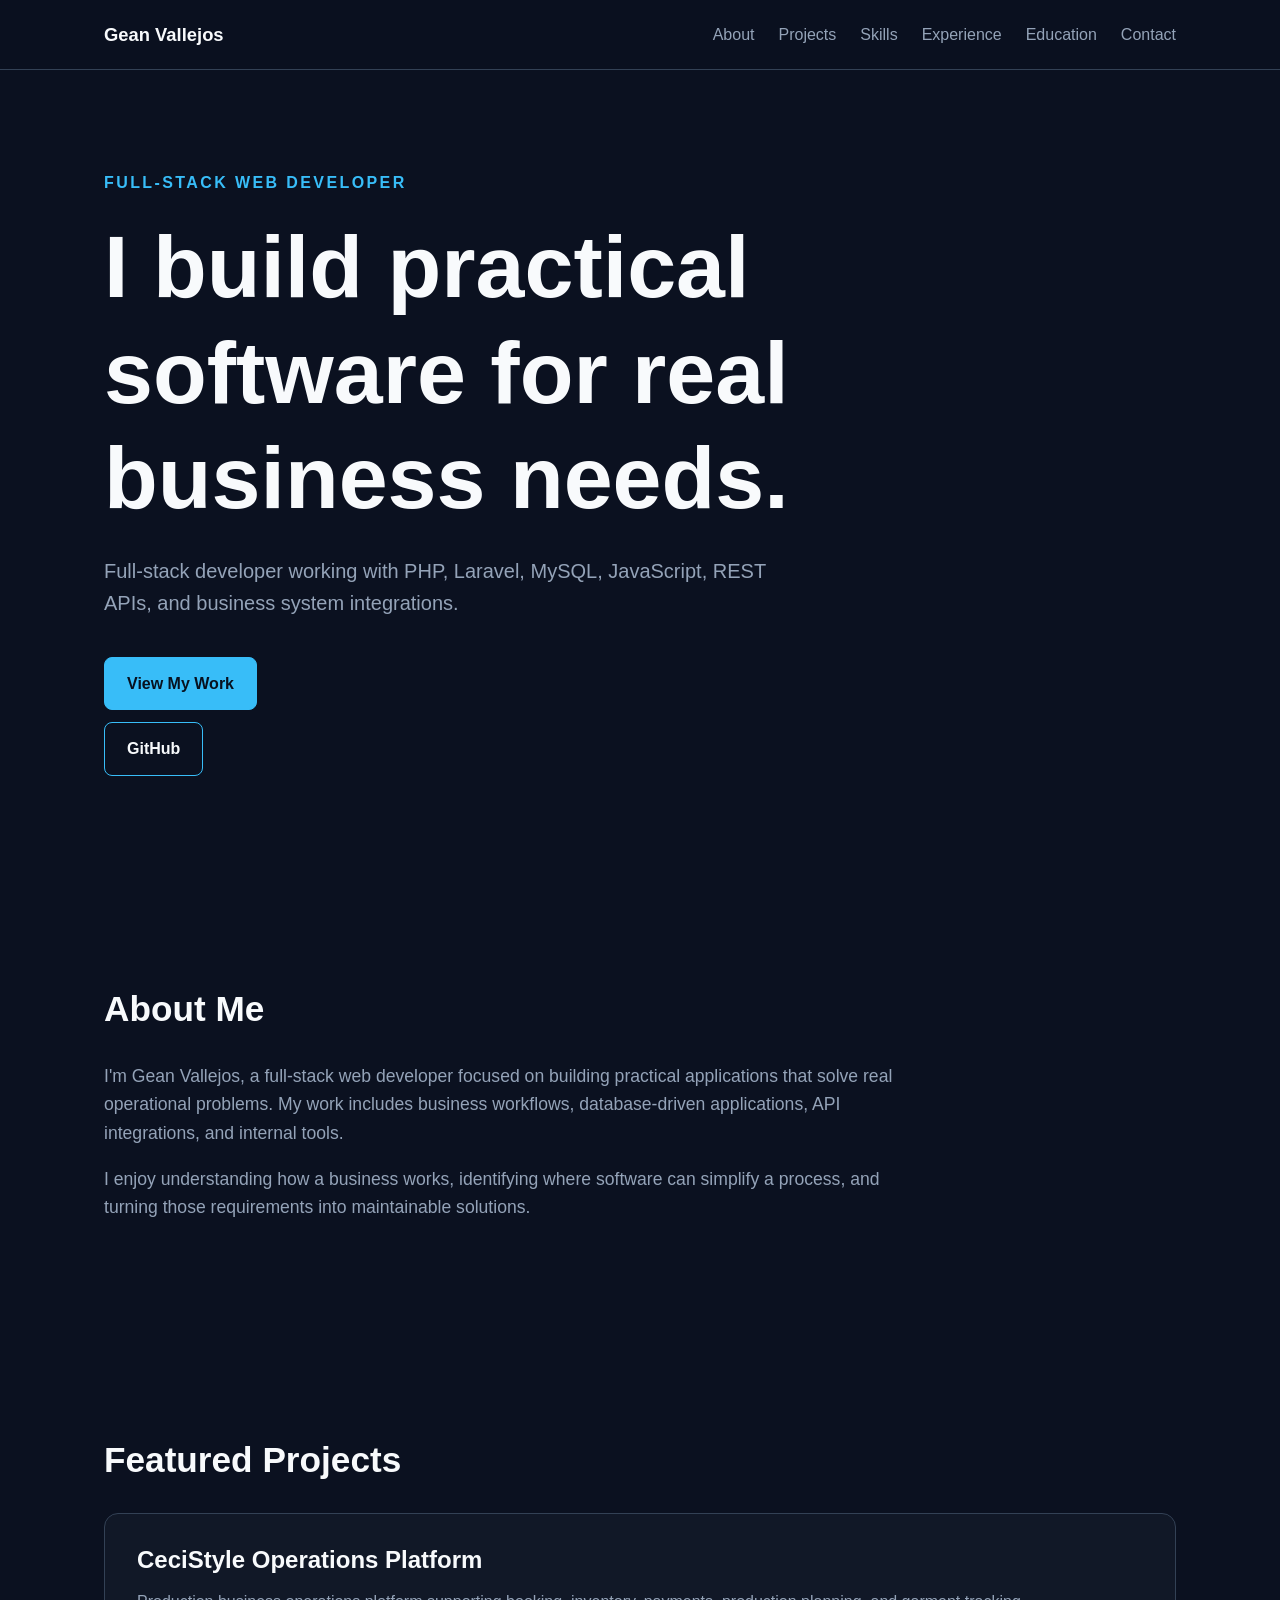
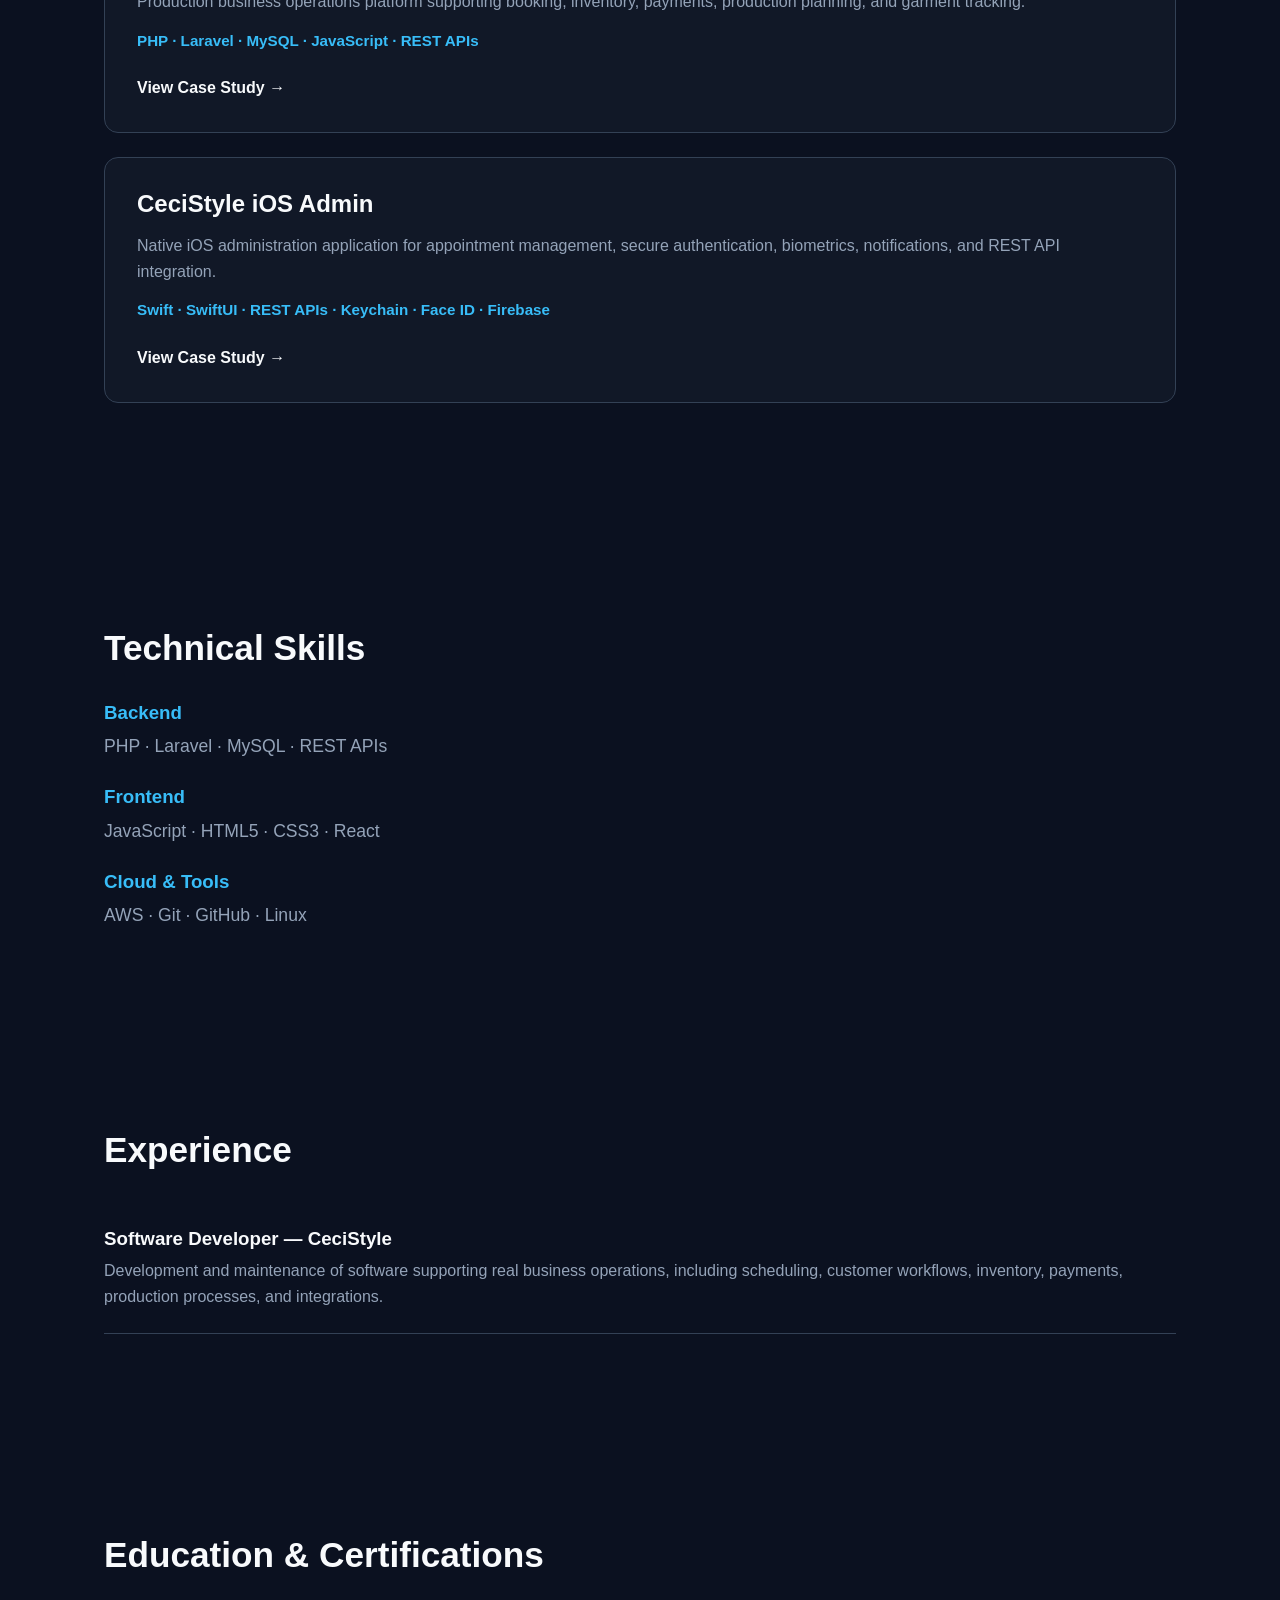
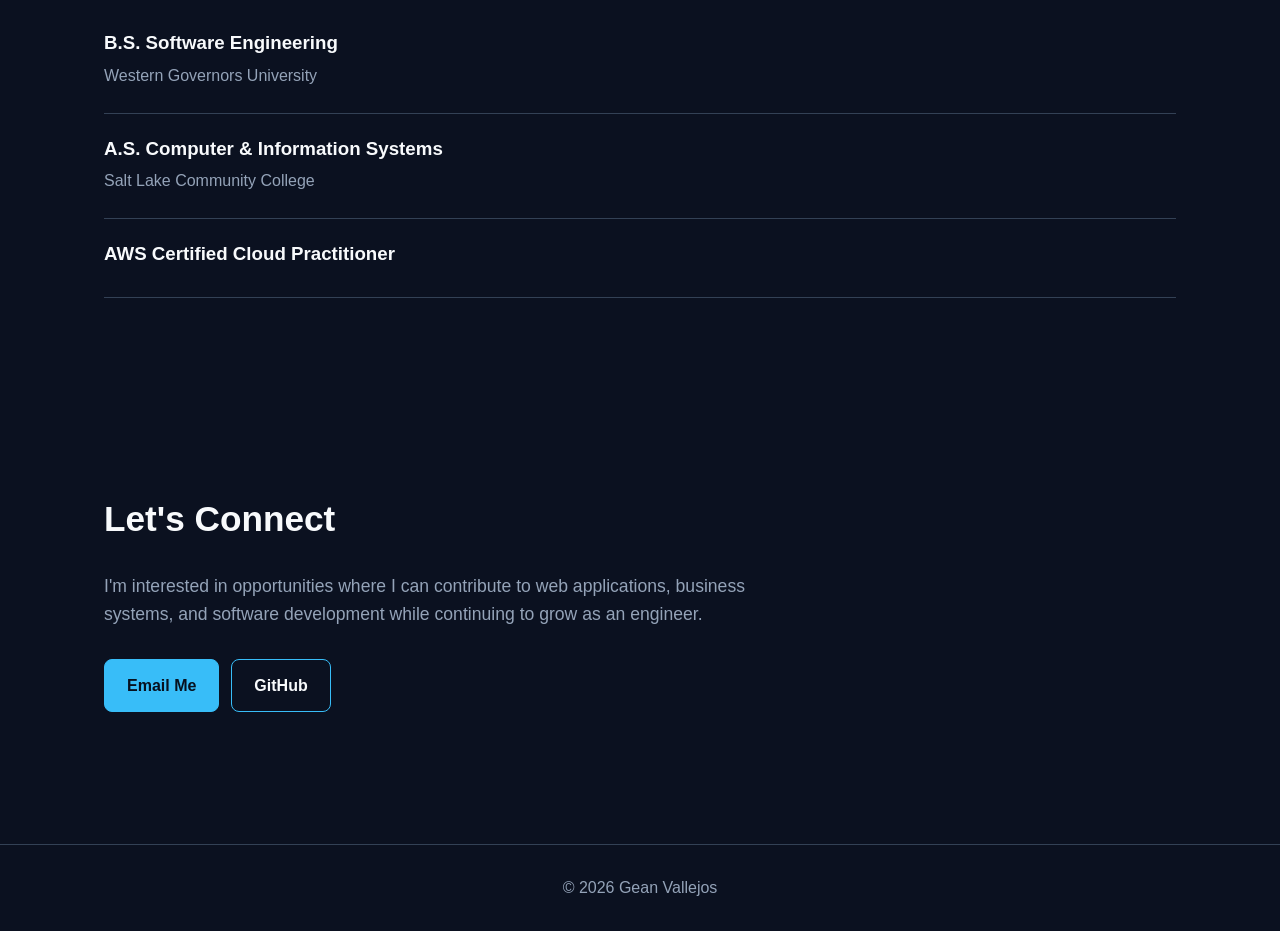
==== commit cfd861af: "Link iOS Admin case study" ====
--- a/index.html
+++ b/index.html
@@ -4,7 +4,7 @@
 <main>
 <section id="home"><p>FULL-STACK WEB DEVELOPER</p><h1>I build practical software for real business needs.</h1><p>Full-stack developer working with PHP, Laravel, MySQL, JavaScript, REST APIs, and business system integrations.</p><a href="#projects">View My Work</a><a href="https://github.com/vallejosgm" target="_blank" rel="noopener noreferrer">GitHub</a></section>
 <section id="about"><h2>About Me</h2><p>I'm Gean Vallejos, a full-stack web developer focused on building practical applications that solve real operational problems. My work includes business workflows, database-driven applications, API integrations, and internal tools.</p><p>I enjoy understanding how a business works, identifying where software can simplify a process, and turning those requirements into maintainable solutions.</p></section>
-<section id="projects"><h2>Featured Projects</h2><article><h3>CeciStyle Operations Platform</h3><p>Production business operations platform supporting booking, inventory, payments, production planning, and garment tracking.</p><p>PHP · Laravel · MySQL · JavaScript · REST APIs</p><a href="projects/cecistyle.html">View Case Study →</a></article><article><h3>CeciStyle iOS Admin</h3><p>Administrative mobile application project designed to support business operations and access operational information from iOS.</p><p>iOS · Swift · API Integration</p><a href="https://github.com/vallejosgm/cecistyle-ios-admin" target="_blank" rel="noopener noreferrer">View Project</a></article></section>
+<section id="projects"><h2>Featured Projects</h2><article><h3>CeciStyle Operations Platform</h3><p>Production business operations platform supporting booking, inventory, payments, production planning, and garment tracking.</p><p>PHP · Laravel · MySQL · JavaScript · REST APIs</p><a href="projects/cecistyle.html">View Case Study →</a></article><article><h3>CeciStyle iOS Admin</h3><p>Native iOS administration application for appointment management, secure authentication, biometrics, notifications, and REST API integration.</p><p>Swift · SwiftUI · REST APIs · Keychain · Face ID · Firebase</p><a href="projects/cecistyle-ios.html">View Case Study →</a></article></section>
 <section id="skills"><h2>Technical Skills</h2><h3>Backend</h3><p>PHP · Laravel · MySQL · REST APIs</p><h3>Frontend</h3><p>JavaScript · HTML5 · CSS3 · React</p><h3>Cloud & Tools</h3><p>AWS · Git · GitHub · Linux</p></section>
 <section id="experience"><h2>Experience</h2><article><h3>Software Developer — CeciStyle</h3><p>Development and maintenance of software supporting real business operations, including scheduling, customer workflows, inventory, payments, production processes, and integrations.</p></article></section>
 <section id="education"><h2>Education & Certifications</h2><article><h3>B.S. Software Engineering</h3><p>Western Governors University</p></article><article><h3>A.S. Computer & Information Systems</h3><p>Salt Lake Community College</p></article><article><h3>AWS Certified Cloud Practitioner</h3></article></section>
